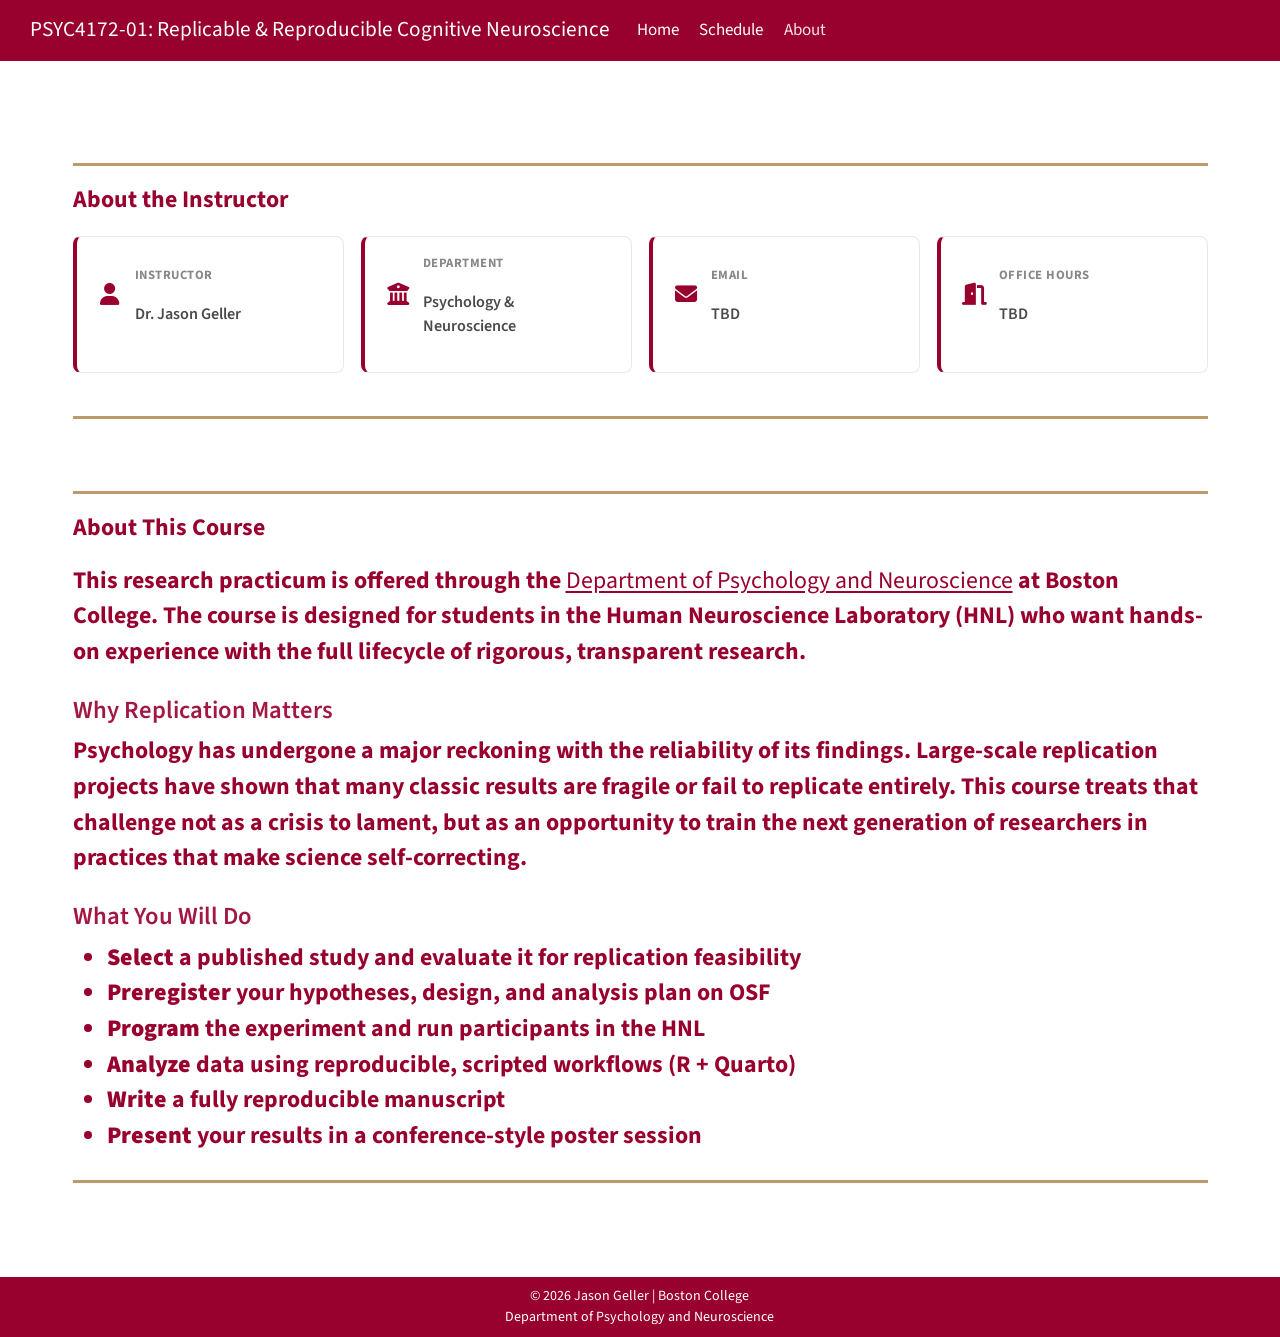
==== about.html @ 57055bda "Built site for gh-pages" ====
<!DOCTYPE html>
<html xmlns="http://www.w3.org/1999/xhtml" lang="en" xml:lang="en"><head>

<meta charset="utf-8">
<meta name="generator" content="quarto-1.8.26">

<meta name="viewport" content="width=device-width, initial-scale=1.0, user-scalable=yes">


<title>about – PSYC4172-01: Replicable &amp; Reproducible Cognitive Neuroscience</title>
<style>
code{white-space: pre-wrap;}
span.smallcaps{font-variant: small-caps;}
div.columns{display: flex; gap: min(4vw, 1.5em);}
div.column{flex: auto; overflow-x: auto;}
div.hanging-indent{margin-left: 1.5em; text-indent: -1.5em;}
ul.task-list{list-style: none;}
ul.task-list li input[type="checkbox"] {
  width: 0.8em;
  margin: 0 0.8em 0.2em -1em; /* quarto-specific, see https://github.com/quarto-dev/quarto-cli/issues/4556 */ 
  vertical-align: middle;
}
</style>


<script src="site_libs/quarto-nav/quarto-nav.js"></script>
<script src="site_libs/quarto-nav/headroom.min.js"></script>
<script src="site_libs/clipboard/clipboard.min.js"></script>
<script src="site_libs/quarto-search/autocomplete.umd.js"></script>
<script src="site_libs/quarto-search/fuse.min.js"></script>
<script src="site_libs/quarto-search/quarto-search.js"></script>
<meta name="quarto:offset" content="./">
<script src="site_libs/quarto-html/quarto.js" type="module"></script>
<script src="site_libs/quarto-html/tabsets/tabsets.js" type="module"></script>
<script src="site_libs/quarto-html/axe/axe-check.js" type="module"></script>
<script src="site_libs/quarto-html/popper.min.js"></script>
<script src="site_libs/quarto-html/tippy.umd.min.js"></script>
<script src="site_libs/quarto-html/anchor.min.js"></script>
<link href="site_libs/quarto-html/tippy.css" rel="stylesheet">
<link href="site_libs/quarto-html/quarto-syntax-highlighting-587c61ba64f3a5504c4d52d930310e48.css" rel="stylesheet" id="quarto-text-highlighting-styles">
<script src="site_libs/bootstrap/bootstrap.min.js"></script>
<link href="site_libs/bootstrap/bootstrap-icons.css" rel="stylesheet">
<link href="site_libs/bootstrap/bootstrap-c708c467faddf97bb1f0423586a00578.min.css" rel="stylesheet" append-hash="true" id="quarto-bootstrap" data-mode="light">
<script id="quarto-search-options" type="application/json">{
  "location": "navbar",
  "copy-button": false,
  "collapse-after": 3,
  "panel-placement": "end",
  "type": "overlay",
  "limit": 50,
  "keyboard-shortcut": [
    "f",
    "/",
    "s"
  ],
  "show-item-context": false,
  "language": {
    "search-no-results-text": "No results",
    "search-matching-documents-text": "matching documents",
    "search-copy-link-title": "Copy link to search",
    "search-hide-matches-text": "Hide additional matches",
    "search-more-match-text": "more match in this document",
    "search-more-matches-text": "more matches in this document",
    "search-clear-button-title": "Clear",
    "search-text-placeholder": "",
    "search-detached-cancel-button-title": "Cancel",
    "search-submit-button-title": "Submit",
    "search-label": "Search"
  }
}</script>


<link rel="stylesheet" href="styles.css">
</head>

<body class="nav-fixed quarto-light">

<div id="quarto-search-results"></div>
  <header id="quarto-header" class="headroom fixed-top">
    <nav class="navbar navbar-expand-lg " data-bs-theme="dark">
      <div class="navbar-container container-fluid">
      <div class="navbar-brand-container mx-auto">
    <a class="navbar-brand" href="./index.html">
    <span class="navbar-title">PSYC4172-01: Replicable &amp; Reproducible Cognitive Neuroscience</span>
    </a>
  </div>
            <div id="quarto-search" class="" title="Search"></div>
          <button class="navbar-toggler" type="button" data-bs-toggle="collapse" data-bs-target="#navbarCollapse" aria-controls="navbarCollapse" role="menu" aria-expanded="false" aria-label="Toggle navigation" onclick="if (window.quartoToggleHeadroom) { window.quartoToggleHeadroom(); }">
  <span class="navbar-toggler-icon"></span>
</button>
          <div class="collapse navbar-collapse" id="navbarCollapse">
            <ul class="navbar-nav navbar-nav-scroll me-auto">
  <li class="nav-item">
    <a class="nav-link" href="./index.html"> 
<span class="menu-text">Home</span></a>
  </li>  
  <li class="nav-item">
    <a class="nav-link" href="./schedule.html"> 
<span class="menu-text">Schedule</span></a>
  </li>  
  <li class="nav-item">
    <a class="nav-link active" href="./about.html" aria-current="page"> 
<span class="menu-text">About</span></a>
  </li>  
</ul>
          </div> <!-- /navcollapse -->
            <div class="quarto-navbar-tools">
</div>
      </div> <!-- /container-fluid -->
    </nav>
</header>
<!-- content -->
<div id="quarto-content" class="quarto-container page-columns page-rows-contents page-layout-full page-navbar">
<!-- sidebar -->
<!-- margin-sidebar -->
    
<!-- main -->
<main class="content column-page" id="quarto-document-content"><header id="title-block-header" class="quarto-title-block"></header>




<p><link rel="stylesheet" href="https://cdnjs.cloudflare.com/ajax/libs/font-awesome/6.5.1/css/all.min.css"></p>
<section id="section" class="level2 section-heading">
<h2 class="section-heading anchored" data-anchor-id="section"></h2>
<p>About the Instructor</p>
<div class="info-cards">
<div class="info-card">
<p><i class="fa-solid fa-user"></i></p>
<div>
<div class="info-label">
<p>Instructor</p>
</div>
<div class="info-value">
<p>Dr.&nbsp;Jason Geller</p>
</div>
</div>
</div>
<div class="info-card">
<p><i class="fa-solid fa-building-columns"></i></p>
<div>
<div class="info-label">
<p>Department</p>
</div>
<div class="info-value">
<p>Psychology &amp; Neuroscience</p>
</div>
</div>
</div>
<div class="info-card">
<p><i class="fa-solid fa-envelope"></i></p>
<div>
<div class="info-label">
<p>Email</p>
</div>
<div class="info-value">
<p>TBD</p>
</div>
</div>
</div>
<div class="info-card">
<p><i class="fa-solid fa-door-open"></i></p>
<div>
<div class="info-label">
<p>Office Hours</p>
</div>
<div class="info-value">
<p>TBD</p>
</div>
</div>
</div>
</div>
</section>
<section id="section-1" class="level2 section-heading">
<h2 class="section-heading anchored" data-anchor-id="section-1"></h2>
<p>About This Course</p>
<p>This research practicum is offered through the <a href="https://www.bc.edu/bc-web/schools/mcas/departments/psychology-neuroscience.html">Department of Psychology and Neuroscience</a> at Boston College. The course is designed for students in the Human Neuroscience Laboratory (HNL) who want hands-on experience with the full lifecycle of rigorous, transparent research.</p>
<section id="why-replication-matters" class="level3">
<h3 class="anchored" data-anchor-id="why-replication-matters">Why Replication Matters</h3>
<p>Psychology has undergone a major reckoning with the reliability of its findings. Large-scale replication projects have shown that many classic results are fragile or fail to replicate entirely. This course treats that challenge not as a crisis to lament, but as an opportunity to train the next generation of researchers in practices that make science self-correcting.</p>
</section>
<section id="what-you-will-do" class="level3">
<h3 class="anchored" data-anchor-id="what-you-will-do">What You Will Do</h3>
<ul>
<li><strong>Select</strong> a published study and evaluate it for replication feasibility</li>
<li><strong>Preregister</strong> your hypotheses, design, and analysis plan on OSF</li>
<li><strong>Program</strong> the experiment and run participants in the HNL</li>
<li><strong>Analyze</strong> data using reproducible, scripted workflows (R + Quarto)</li>
<li><strong>Write</strong> a fully reproducible manuscript</li>
<li><strong>Present</strong> your results in a conference-style poster session</li>
</ul>


</section>
</section>

</main> <!-- /main -->
<script id="quarto-html-after-body" type="application/javascript">
  window.document.addEventListener("DOMContentLoaded", function (event) {
    const icon = "";
    const anchorJS = new window.AnchorJS();
    anchorJS.options = {
      placement: 'right',
      icon: icon
    };
    anchorJS.add('.anchored');
    const isCodeAnnotation = (el) => {
      for (const clz of el.classList) {
        if (clz.startsWith('code-annotation-')) {                     
          return true;
        }
      }
      return false;
    }
    const onCopySuccess = function(e) {
      // button target
      const button = e.trigger;
      // don't keep focus
      button.blur();
      // flash "checked"
      button.classList.add('code-copy-button-checked');
      var currentTitle = button.getAttribute("title");
      button.setAttribute("title", "Copied!");
      let tooltip;
      if (window.bootstrap) {
        button.setAttribute("data-bs-toggle", "tooltip");
        button.setAttribute("data-bs-placement", "left");
        button.setAttribute("data-bs-title", "Copied!");
        tooltip = new bootstrap.Tooltip(button, 
          { trigger: "manual", 
            customClass: "code-copy-button-tooltip",
            offset: [0, -8]});
        tooltip.show();    
      }
      setTimeout(function() {
        if (tooltip) {
          tooltip.hide();
          button.removeAttribute("data-bs-title");
          button.removeAttribute("data-bs-toggle");
          button.removeAttribute("data-bs-placement");
        }
        button.setAttribute("title", currentTitle);
        button.classList.remove('code-copy-button-checked');
      }, 1000);
      // clear code selection
      e.clearSelection();
    }
    const getTextToCopy = function(trigger) {
      const outerScaffold = trigger.parentElement.cloneNode(true);
      const codeEl = outerScaffold.querySelector('code');
      for (const childEl of codeEl.children) {
        if (isCodeAnnotation(childEl)) {
          childEl.remove();
        }
      }
      return codeEl.innerText;
    }
    const clipboard = new window.ClipboardJS('.code-copy-button:not([data-in-quarto-modal])', {
      text: getTextToCopy
    });
    clipboard.on('success', onCopySuccess);
    if (window.document.getElementById('quarto-embedded-source-code-modal')) {
      const clipboardModal = new window.ClipboardJS('.code-copy-button[data-in-quarto-modal]', {
        text: getTextToCopy,
        container: window.document.getElementById('quarto-embedded-source-code-modal')
      });
      clipboardModal.on('success', onCopySuccess);
    }
      var localhostRegex = new RegExp(/^(?:http|https):\/\/localhost\:?[0-9]*\//);
      var mailtoRegex = new RegExp(/^mailto:/);
        var filterRegex = new RegExp("https:\/\/jgeller112\.github\.io\/psych4172-01\/");
      var isInternal = (href) => {
          return filterRegex.test(href) || localhostRegex.test(href) || mailtoRegex.test(href);
      }
      // Inspect non-navigation links and adorn them if external
     var links = window.document.querySelectorAll('a[href]:not(.nav-link):not(.navbar-brand):not(.toc-action):not(.sidebar-link):not(.sidebar-item-toggle):not(.pagination-link):not(.no-external):not([aria-hidden]):not(.dropdown-item):not(.quarto-navigation-tool):not(.about-link)');
      for (var i=0; i<links.length; i++) {
        const link = links[i];
        if (!isInternal(link.href)) {
          // undo the damage that might have been done by quarto-nav.js in the case of
          // links that we want to consider external
          if (link.dataset.originalHref !== undefined) {
            link.href = link.dataset.originalHref;
          }
            // target, if specified
            link.setAttribute("target", "_blank");
            if (link.getAttribute("rel") === null) {
              link.setAttribute("rel", "noopener");
            }
        }
      }
    function tippyHover(el, contentFn, onTriggerFn, onUntriggerFn) {
      const config = {
        allowHTML: true,
        maxWidth: 500,
        delay: 100,
        arrow: false,
        appendTo: function(el) {
            return el.parentElement;
        },
        interactive: true,
        interactiveBorder: 10,
        theme: 'quarto',
        placement: 'bottom-start',
      };
      if (contentFn) {
        config.content = contentFn;
      }
      if (onTriggerFn) {
        config.onTrigger = onTriggerFn;
      }
      if (onUntriggerFn) {
        config.onUntrigger = onUntriggerFn;
      }
      window.tippy(el, config); 
    }
    const noterefs = window.document.querySelectorAll('a[role="doc-noteref"]');
    for (var i=0; i<noterefs.length; i++) {
      const ref = noterefs[i];
      tippyHover(ref, function() {
        // use id or data attribute instead here
        let href = ref.getAttribute('data-footnote-href') || ref.getAttribute('href');
        try { href = new URL(href).hash; } catch {}
        const id = href.replace(/^#\/?/, "");
        const note = window.document.getElementById(id);
        if (note) {
          return note.innerHTML;
        } else {
          return "";
        }
      });
    }
    const xrefs = window.document.querySelectorAll('a.quarto-xref');
    const processXRef = (id, note) => {
      // Strip column container classes
      const stripColumnClz = (el) => {
        el.classList.remove("page-full", "page-columns");
        if (el.children) {
          for (const child of el.children) {
            stripColumnClz(child);
          }
        }
      }
      stripColumnClz(note)
      if (id === null || id.startsWith('sec-')) {
        // Special case sections, only their first couple elements
        const container = document.createElement("div");
        if (note.children && note.children.length > 2) {
          container.appendChild(note.children[0].cloneNode(true));
          for (let i = 1; i < note.children.length; i++) {
            const child = note.children[i];
            if (child.tagName === "P" && child.innerText === "") {
              continue;
            } else {
              container.appendChild(child.cloneNode(true));
              break;
            }
          }
          if (window.Quarto?.typesetMath) {
            window.Quarto.typesetMath(container);
          }
          return container.innerHTML
        } else {
          if (window.Quarto?.typesetMath) {
            window.Quarto.typesetMath(note);
          }
          return note.innerHTML;
        }
      } else {
        // Remove any anchor links if they are present
        const anchorLink = note.querySelector('a.anchorjs-link');
        if (anchorLink) {
          anchorLink.remove();
        }
        if (window.Quarto?.typesetMath) {
          window.Quarto.typesetMath(note);
        }
        if (note.classList.contains("callout")) {
          return note.outerHTML;
        } else {
          return note.innerHTML;
        }
      }
    }
    for (var i=0; i<xrefs.length; i++) {
      const xref = xrefs[i];
      tippyHover(xref, undefined, function(instance) {
        instance.disable();
        let url = xref.getAttribute('href');
        let hash = undefined; 
        if (url.startsWith('#')) {
          hash = url;
        } else {
          try { hash = new URL(url).hash; } catch {}
        }
        if (hash) {
          const id = hash.replace(/^#\/?/, "");
          const note = window.document.getElementById(id);
          if (note !== null) {
            try {
              const html = processXRef(id, note.cloneNode(true));
              instance.setContent(html);
            } finally {
              instance.enable();
              instance.show();
            }
          } else {
            // See if we can fetch this
            fetch(url.split('#')[0])
            .then(res => res.text())
            .then(html => {
              const parser = new DOMParser();
              const htmlDoc = parser.parseFromString(html, "text/html");
              const note = htmlDoc.getElementById(id);
              if (note !== null) {
                const html = processXRef(id, note);
                instance.setContent(html);
              } 
            }).finally(() => {
              instance.enable();
              instance.show();
            });
          }
        } else {
          // See if we can fetch a full url (with no hash to target)
          // This is a special case and we should probably do some content thinning / targeting
          fetch(url)
          .then(res => res.text())
          .then(html => {
            const parser = new DOMParser();
            const htmlDoc = parser.parseFromString(html, "text/html");
            const note = htmlDoc.querySelector('main.content');
            if (note !== null) {
              // This should only happen for chapter cross references
              // (since there is no id in the URL)
              // remove the first header
              if (note.children.length > 0 && note.children[0].tagName === "HEADER") {
                note.children[0].remove();
              }
              const html = processXRef(null, note);
              instance.setContent(html);
            } 
          }).finally(() => {
            instance.enable();
            instance.show();
          });
        }
      }, function(instance) {
      });
    }
        let selectedAnnoteEl;
        const selectorForAnnotation = ( cell, annotation) => {
          let cellAttr = 'data-code-cell="' + cell + '"';
          let lineAttr = 'data-code-annotation="' +  annotation + '"';
          const selector = 'span[' + cellAttr + '][' + lineAttr + ']';
          return selector;
        }
        const selectCodeLines = (annoteEl) => {
          const doc = window.document;
          const targetCell = annoteEl.getAttribute("data-target-cell");
          const targetAnnotation = annoteEl.getAttribute("data-target-annotation");
          const annoteSpan = window.document.querySelector(selectorForAnnotation(targetCell, targetAnnotation));
          const lines = annoteSpan.getAttribute("data-code-lines").split(",");
          const lineIds = lines.map((line) => {
            return targetCell + "-" + line;
          })
          let top = null;
          let height = null;
          let parent = null;
          if (lineIds.length > 0) {
              //compute the position of the single el (top and bottom and make a div)
              const el = window.document.getElementById(lineIds[0]);
              top = el.offsetTop;
              height = el.offsetHeight;
              parent = el.parentElement.parentElement;
            if (lineIds.length > 1) {
              const lastEl = window.document.getElementById(lineIds[lineIds.length - 1]);
              const bottom = lastEl.offsetTop + lastEl.offsetHeight;
              height = bottom - top;
            }
            if (top !== null && height !== null && parent !== null) {
              // cook up a div (if necessary) and position it 
              let div = window.document.getElementById("code-annotation-line-highlight");
              if (div === null) {
                div = window.document.createElement("div");
                div.setAttribute("id", "code-annotation-line-highlight");
                div.style.position = 'absolute';
                parent.appendChild(div);
              }
              div.style.top = top - 2 + "px";
              div.style.height = height + 4 + "px";
              div.style.left = 0;
              let gutterDiv = window.document.getElementById("code-annotation-line-highlight-gutter");
              if (gutterDiv === null) {
                gutterDiv = window.document.createElement("div");
                gutterDiv.setAttribute("id", "code-annotation-line-highlight-gutter");
                gutterDiv.style.position = 'absolute';
                const codeCell = window.document.getElementById(targetCell);
                const gutter = codeCell.querySelector('.code-annotation-gutter');
                gutter.appendChild(gutterDiv);
              }
              gutterDiv.style.top = top - 2 + "px";
              gutterDiv.style.height = height + 4 + "px";
            }
            selectedAnnoteEl = annoteEl;
          }
        };
        const unselectCodeLines = () => {
          const elementsIds = ["code-annotation-line-highlight", "code-annotation-line-highlight-gutter"];
          elementsIds.forEach((elId) => {
            const div = window.document.getElementById(elId);
            if (div) {
              div.remove();
            }
          });
          selectedAnnoteEl = undefined;
        };
          // Handle positioning of the toggle
      window.addEventListener(
        "resize",
        throttle(() => {
          elRect = undefined;
          if (selectedAnnoteEl) {
            selectCodeLines(selectedAnnoteEl);
          }
        }, 10)
      );
      function throttle(fn, ms) {
      let throttle = false;
      let timer;
        return (...args) => {
          if(!throttle) { // first call gets through
              fn.apply(this, args);
              throttle = true;
          } else { // all the others get throttled
              if(timer) clearTimeout(timer); // cancel #2
              timer = setTimeout(() => {
                fn.apply(this, args);
                timer = throttle = false;
              }, ms);
          }
        };
      }
        // Attach click handler to the DT
        const annoteDls = window.document.querySelectorAll('dt[data-target-cell]');
        for (const annoteDlNode of annoteDls) {
          annoteDlNode.addEventListener('click', (event) => {
            const clickedEl = event.target;
            if (clickedEl !== selectedAnnoteEl) {
              unselectCodeLines();
              const activeEl = window.document.querySelector('dt[data-target-cell].code-annotation-active');
              if (activeEl) {
                activeEl.classList.remove('code-annotation-active');
              }
              selectCodeLines(clickedEl);
              clickedEl.classList.add('code-annotation-active');
            } else {
              // Unselect the line
              unselectCodeLines();
              clickedEl.classList.remove('code-annotation-active');
            }
          });
        }
    const findCites = (el) => {
      const parentEl = el.parentElement;
      if (parentEl) {
        const cites = parentEl.dataset.cites;
        if (cites) {
          return {
            el,
            cites: cites.split(' ')
          };
        } else {
          return findCites(el.parentElement)
        }
      } else {
        return undefined;
      }
    };
    var bibliorefs = window.document.querySelectorAll('a[role="doc-biblioref"]');
    for (var i=0; i<bibliorefs.length; i++) {
      const ref = bibliorefs[i];
      const citeInfo = findCites(ref);
      if (citeInfo) {
        tippyHover(citeInfo.el, function() {
          var popup = window.document.createElement('div');
          citeInfo.cites.forEach(function(cite) {
            var citeDiv = window.document.createElement('div');
            citeDiv.classList.add('hanging-indent');
            citeDiv.classList.add('csl-entry');
            var biblioDiv = window.document.getElementById('ref-' + cite);
            if (biblioDiv) {
              citeDiv.innerHTML = biblioDiv.innerHTML;
            }
            popup.appendChild(citeDiv);
          });
          return popup.innerHTML;
        });
      }
    }
  });
  </script>
</div> <!-- /content -->
<footer class="footer">
  <div class="nav-footer">
    <div class="nav-footer-left">
      &nbsp;
    </div>   
    <div class="nav-footer-center">
<p>© 2026 Jason Geller | Boston College<br> Department of Psychology and Neuroscience</p>
</div>
    <div class="nav-footer-right">
      &nbsp;
    </div>
  </div>
</footer>




</body></html>
---- site_libs/quarto-html/tippy.css ----
.tippy-box[data-animation=fade][data-state=hidden]{opacity:0}[data-tippy-root]{max-width:calc(100vw - 10px)}.tippy-box{position:relative;background-color:#333;color:#fff;border-radius:4px;font-size:14px;line-height:1.4;white-space:normal;outline:0;transition-property:transform,visibility,opacity}.tippy-box[data-placement^=top]>.tippy-arrow{bottom:0}.tippy-box[data-placement^=top]>.tippy-arrow:before{bottom:-7px;left:0;border-width:8px 8px 0;border-top-color:initial;transform-origin:center top}.tippy-box[data-placement^=bottom]>.tippy-arrow{top:0}.tippy-box[data-placement^=bottom]>.tippy-arrow:before{top:-7px;left:0;border-width:0 8px 8px;border-bottom-color:initial;transform-origin:center bottom}.tippy-box[data-placement^=left]>.tippy-arrow{right:0}.tippy-box[data-placement^=left]>.tippy-arrow:before{border-width:8px 0 8px 8px;border-left-color:initial;right:-7px;transform-origin:center left}.tippy-box[data-placement^=right]>.tippy-arrow{left:0}.tippy-box[data-placement^=right]>.tippy-arrow:before{left:-7px;border-width:8px 8px 8px 0;border-right-color:initial;transform-origin:center right}.tippy-box[data-inertia][data-state=visible]{transition-timing-function:cubic-bezier(.54,1.5,.38,1.11)}.tippy-arrow{width:16px;height:16px;color:#333}.tippy-arrow:before{content:"";position:absolute;border-color:transparent;border-style:solid}.tippy-content{position:relative;padding:5px 9px;z-index:1}
---- site_libs/quarto-html/quarto-syntax-highlighting-587c61ba64f3a5504c4d52d930310e48.css ----
/* quarto syntax highlight colors */
:root {
  --quarto-hl-ot-color: #003B4F;
  --quarto-hl-at-color: #657422;
  --quarto-hl-ss-color: #20794D;
  --quarto-hl-an-color: #5E5E5E;
  --quarto-hl-fu-color: #4758AB;
  --quarto-hl-st-color: #20794D;
  --quarto-hl-cf-color: #003B4F;
  --quarto-hl-op-color: #5E5E5E;
  --quarto-hl-er-color: #AD0000;
  --quarto-hl-bn-color: #AD0000;
  --quarto-hl-al-color: #AD0000;
  --quarto-hl-va-color: #111111;
  --quarto-hl-bu-color: inherit;
  --quarto-hl-ex-color: inherit;
  --quarto-hl-pp-color: #AD0000;
  --quarto-hl-in-color: #5E5E5E;
  --quarto-hl-vs-color: #20794D;
  --quarto-hl-wa-color: #5E5E5E;
  --quarto-hl-do-color: #5E5E5E;
  --quarto-hl-im-color: #00769E;
  --quarto-hl-ch-color: #20794D;
  --quarto-hl-dt-color: #AD0000;
  --quarto-hl-fl-color: #AD0000;
  --quarto-hl-co-color: #5E5E5E;
  --quarto-hl-cv-color: #5E5E5E;
  --quarto-hl-cn-color: #8f5902;
  --quarto-hl-sc-color: #5E5E5E;
  --quarto-hl-dv-color: #AD0000;
  --quarto-hl-kw-color: #003B4F;
}

/* other quarto variables */
:root {
  --quarto-font-monospace: SFMono-Regular, Menlo, Monaco, Consolas, "Liberation Mono", "Courier New", monospace;
}

/* syntax highlight based on Pandoc's rules */
pre > code.sourceCode > span {
  color: #003B4F;
}

code.sourceCode > span {
  color: #003B4F;
}

div.sourceCode,
div.sourceCode pre.sourceCode {
  color: #003B4F;
}

/* Normal */
code span {
  color: #003B4F;
}

/* Alert */
code span.al {
  color: #AD0000;
  font-style: inherit;
}

/* Annotation */
code span.an {
  color: #5E5E5E;
  font-style: inherit;
}

/* Attribute */
code span.at {
  color: #657422;
  font-style: inherit;
}

/* BaseN */
code span.bn {
  color: #AD0000;
  font-style: inherit;
}

/* BuiltIn */
code span.bu {
  font-style: inherit;
}

/* ControlFlow */
code span.cf {
  color: #003B4F;
  font-weight: bold;
  font-style: inherit;
}

/* Char */
code span.ch {
  color: #20794D;
  font-style: inherit;
}

/* Constant */
code span.cn {
  color: #8f5902;
  font-style: inherit;
}

/* Comment */
code span.co {
  color: #5E5E5E;
  font-style: inherit;
}

/* CommentVar */
code span.cv {
  color: #5E5E5E;
  font-style: italic;
}

/* Documentation */
code span.do {
  color: #5E5E5E;
  font-style: italic;
}

/* DataType */
code span.dt {
  color: #AD0000;
  font-style: inherit;
}

/* DecVal */
code span.dv {
  color: #AD0000;
  font-style: inherit;
}

/* Error */
code span.er {
  color: #AD0000;
  font-style: inherit;
}

/* Extension */
code span.ex {
  font-style: inherit;
}

/* Float */
code span.fl {
  color: #AD0000;
  font-style: inherit;
}

/* Function */
code span.fu {
  color: #4758AB;
  font-style: inherit;
}

/* Import */
code span.im {
  color: #00769E;
  font-style: inherit;
}

/* Information */
code span.in {
  color: #5E5E5E;
  font-style: inherit;
}

/* Keyword */
code span.kw {
  color: #003B4F;
  font-weight: bold;
  font-style: inherit;
}

/* Operator */
code span.op {
  color: #5E5E5E;
  font-style: inherit;
}

/* Other */
code span.ot {
  color: #003B4F;
  font-style: inherit;
}

/* Preprocessor */
code span.pp {
  color: #AD0000;
  font-style: inherit;
}

/* SpecialChar */
code span.sc {
  color: #5E5E5E;
  font-style: inherit;
}

/* SpecialString */
code span.ss {
  color: #20794D;
  font-style: inherit;
}

/* String */
code span.st {
  color: #20794D;
  font-style: inherit;
}

/* Variable */
code span.va {
  color: #111111;
  font-style: inherit;
}

/* VerbatimString */
code span.vs {
  color: #20794D;
  font-style: inherit;
}

/* Warning */
code span.wa {
  color: #5E5E5E;
  font-style: italic;
}

.prevent-inlining {
  content: "</";
}

/*# sourceMappingURL=2dce1cc6c82594539e1579de68416b47.css.map */
---- styles.css ----
/* ── Boston College Color Palette ── */
:root {
  --bc-maroon: #98002E;
  --bc-maroon-dark: #6E0022;
  --bc-gold: #BC9B6A;
  --bc-gold-light: #DBCBA0;
  --bc-cream: #F9F6F0;
  --bc-gray: #4A4A4A;
  --bc-light-gray: #F2F2F2;
}

/* ── Hero Section ── */
.hero-banner {
  background: linear-gradient(135deg, var(--bc-maroon) 0%, var(--bc-maroon-dark) 100%);
  color: #fff;
  padding: 3rem 2rem;
  border-radius: 12px;
  margin-bottom: 2rem;
  position: relative;
  overflow: hidden;
}

.hero-banner::after {
  content: "";
  position: absolute;
  top: -50%;
  right: -20%;
  width: 400px;
  height: 400px;
  background: rgba(188, 155, 106, 0.1);
  border-radius: 50%;
}

/* ── Hex Sticker Showcase ── */
.hex-showcase {
  text-align: center;
  margin: 2rem 0;
}

.hex-sticker-home {
  width: 400px;
  height: auto;
  filter: drop-shadow(0 4px 16px rgba(0,0,0,0.15));
  transition: transform 0.3s ease;
}

.hex-sticker-home:hover {
  transform: scale(1.05);
}

.hero-banner h1 {
  font-size: 2.2rem;
  font-weight: 700;
  margin-bottom: 0.25rem;
}

.hero-banner .subtitle {
  font-size: 1.15rem;
  color: var(--bc-gold-light);
  font-weight: 400;
  margin-bottom: 0;
}

.hero-banner .course-code {
  display: inline-block;
  background: rgba(255,255,255,0.15);
  padding: 0.25rem 0.75rem;
  border-radius: 20px;
  font-size: 0.85rem;
  margin-bottom: 1rem;
  letter-spacing: 0.5px;
}

/* ── Info Cards Row ── */
.info-cards {
  display: grid;
  grid-template-columns: repeat(auto-fit, minmax(200px, 1fr));
  gap: 1rem;
  margin-bottom: 2rem;
}

.info-card {
  background: #fff;
  border: 1px solid #e8e8e8;
  border-left: 4px solid var(--bc-maroon);
  border-radius: 8px;
  padding: 1rem 1.25rem;
  display: flex;
  align-items: center;
  gap: 0.75rem;
}

.info-card i {
  font-size: 1.3rem;
  color: var(--bc-maroon);
  width: 24px;
  text-align: center;
}

.info-card .info-label {
  font-size: 0.75rem;
  text-transform: uppercase;
  letter-spacing: 0.5px;
  color: #888;
  margin-bottom: 2px;
}

.info-card .info-value {
  font-weight: 600;
  color: var(--bc-gray);
  font-size: 0.95rem;
}

/* ── Section Headings ── */
.section-heading {
  font-size: 1.4rem;
  font-weight: 700;
  color: var(--bc-maroon);
  border-bottom: 3px solid var(--bc-gold);
  padding-bottom: 0.5rem;
  margin-top: 2rem;
  margin-bottom: 1rem;
}

/* ── Learning Goals ── */
.goals-grid {
  display: grid;
  grid-template-columns: repeat(auto-fit, minmax(280px, 1fr));
  gap: 1rem;
  margin-bottom: 2rem;
}

.goal-card {
  background: var(--bc-cream);
  border-radius: 10px;
  padding: 1.25rem;
  display: flex;
  gap: 1rem;
  align-items: flex-start;
  transition: transform 0.2s ease, box-shadow 0.2s ease;
}

.goal-card:hover {
  transform: translateY(-2px);
  box-shadow: 0 4px 12px rgba(0,0,0,0.08);
}

.goal-card .goal-icon {
  background: var(--bc-maroon);
  color: #fff;
  width: 40px;
  height: 40px;
  border-radius: 10px;
  display: flex;
  align-items: center;
  justify-content: center;
  flex-shrink: 0;
  font-size: 1rem;
}

.goal-card .goal-text {
  font-size: 0.95rem;
  color: var(--bc-gray);
  line-height: 1.5;
}

/* ── Schedule Table ── */
.schedule-table {
  width: 100%;
  border-collapse: separate;
  border-spacing: 0;
  margin-bottom: 2rem;
  font-size: 0.92rem;
}

.schedule-table thead th {
  background: var(--bc-maroon);
  color: #fff;
  padding: 0.85rem 1rem;
  text-align: left;
  font-weight: 600;
  letter-spacing: 0.3px;
}

.schedule-table thead th i {
  margin-right: 0.35rem;
}

.schedule-table thead th:first-child {
  border-radius: 8px 0 0 0;
}

.schedule-table thead th:last-child {
  border-radius: 0 8px 0 0;
}

.schedule-table tbody td {
  padding: 0.75rem 1rem;
  border-bottom: 1px solid #eee;
  vertical-align: top;
}

.schedule-table tbody tr:hover {
  background: var(--bc-cream);
}

.schedule-table tbody tr:last-child td:first-child {
  border-radius: 0 0 0 8px;
}

.schedule-table tbody tr:last-child td:last-child {
  border-radius: 0 0 8px 0;
}

.schedule-table .week-num {
  font-weight: 700;
  color: var(--bc-maroon);
  white-space: nowrap;
}

.schedule-table .topic-icon {
  color: var(--bc-maroon);
  margin-right: 0.5rem;
  width: 18px;
  text-align: center;
}

.schedule-table .badge-milestone {
  display: inline-block;
  background: var(--bc-gold);
  color: #fff;
  font-size: 0.7rem;
  padding: 0.15rem 0.5rem;
  border-radius: 10px;
  font-weight: 600;
  text-transform: uppercase;
  letter-spacing: 0.3px;
  margin-left: 0.5rem;
  vertical-align: middle;
}

.schedule-table .badge-due {
  display: inline-block;
  background: var(--bc-maroon);
  color: #fff;
  font-size: 0.7rem;
  padding: 0.15rem 0.5rem;
  border-radius: 10px;
  font-weight: 600;
  text-transform: uppercase;
  letter-spacing: 0.3px;
  margin-left: 0.5rem;
  vertical-align: middle;
}

/* ── Schedule Legend ── */
.schedule-legend {
  display: flex;
  flex-wrap: wrap;
  gap: 1.5rem;
  margin-bottom: 1.25rem;
  padding: 0.85rem 1.25rem;
  background: var(--bc-cream);
  border-radius: 8px;
  border-left: 4px solid var(--bc-gold);
  font-size: 0.88rem;
  color: var(--bc-gray);
}

.schedule-legend .legend-item {
  display: flex;
  align-items: center;
  gap: 0.5rem;
}

.schedule-legend .legend-item i {
  color: var(--bc-maroon);
  font-size: 1rem;
  width: 20px;
  text-align: center;
}

/* ── Icon Cells (Content / Class / Assignment columns) ── */
.schedule-table .icon-cell {
  text-align: center;
  vertical-align: middle;
}

.schedule-table .content-link {
  display: inline-flex;
  align-items: center;
  justify-content: center;
  width: 36px;
  height: 36px;
  border-radius: 8px;
  background: var(--bc-cream);
  color: var(--bc-maroon);
  font-size: 1rem;
  text-decoration: none;
  transition: all 0.2s ease;
}

.schedule-table .content-link:hover {
  background: var(--bc-maroon);
  color: #fff;
  transform: scale(1.1);
  box-shadow: 0 2px 8px rgba(152, 0, 46, 0.3);
}

.schedule-table .content-link.assign {
  background: #FFF3E0;
  color: var(--bc-gold);
}

.schedule-table .content-link.assign:hover {
  background: var(--bc-gold);
  color: #fff;
  box-shadow: 0 2px 8px rgba(188, 155, 106, 0.4);
}

.schedule-table .content-link.milestone {
  background: var(--bc-maroon);
  color: #fff;
  animation: pulse-glow 2s ease-in-out infinite;
}

.schedule-table .content-link.milestone:hover {
  background: var(--bc-maroon-dark);
  transform: scale(1.1);
}

@keyframes pulse-glow {
  0%, 100% { box-shadow: 0 0 0 0 rgba(152, 0, 46, 0.3); }
  50% { box-shadow: 0 0 0 4px rgba(152, 0, 46, 0.1); }
}

/* ── Thanksgiving Row ── */
.schedule-table .thanksgiving-row {
  background: var(--bc-light-gray);
  opacity: 0.65;
}

.schedule-table .thanksgiving-row:hover {
  background: var(--bc-light-gray);
}

/* ── Section Divider Rows ── */
.schedule-table .section-divider td {
  background: var(--bc-cream);
  font-weight: 700;
  color: var(--bc-maroon);
  font-size: 0.95rem;
  padding: 0.6rem 1rem;
  border-bottom: 2px solid var(--bc-gold);
}

/* ── Responsive ── */
@media (max-width: 768px) {
  .hex-sticker-home {
    width: 220px;
  }
  .hero-banner {
    padding: 2rem 1.25rem;
  }
  .hero-banner h1 {
    font-size: 1.6rem;
  }
  .info-cards {
    grid-template-columns: 1fr;
  }
  .schedule-table {
    font-size: 0.82rem;
  }
  .schedule-table thead th,
  .schedule-table tbody td {
    padding: 0.6rem 0.5rem;
  }
}
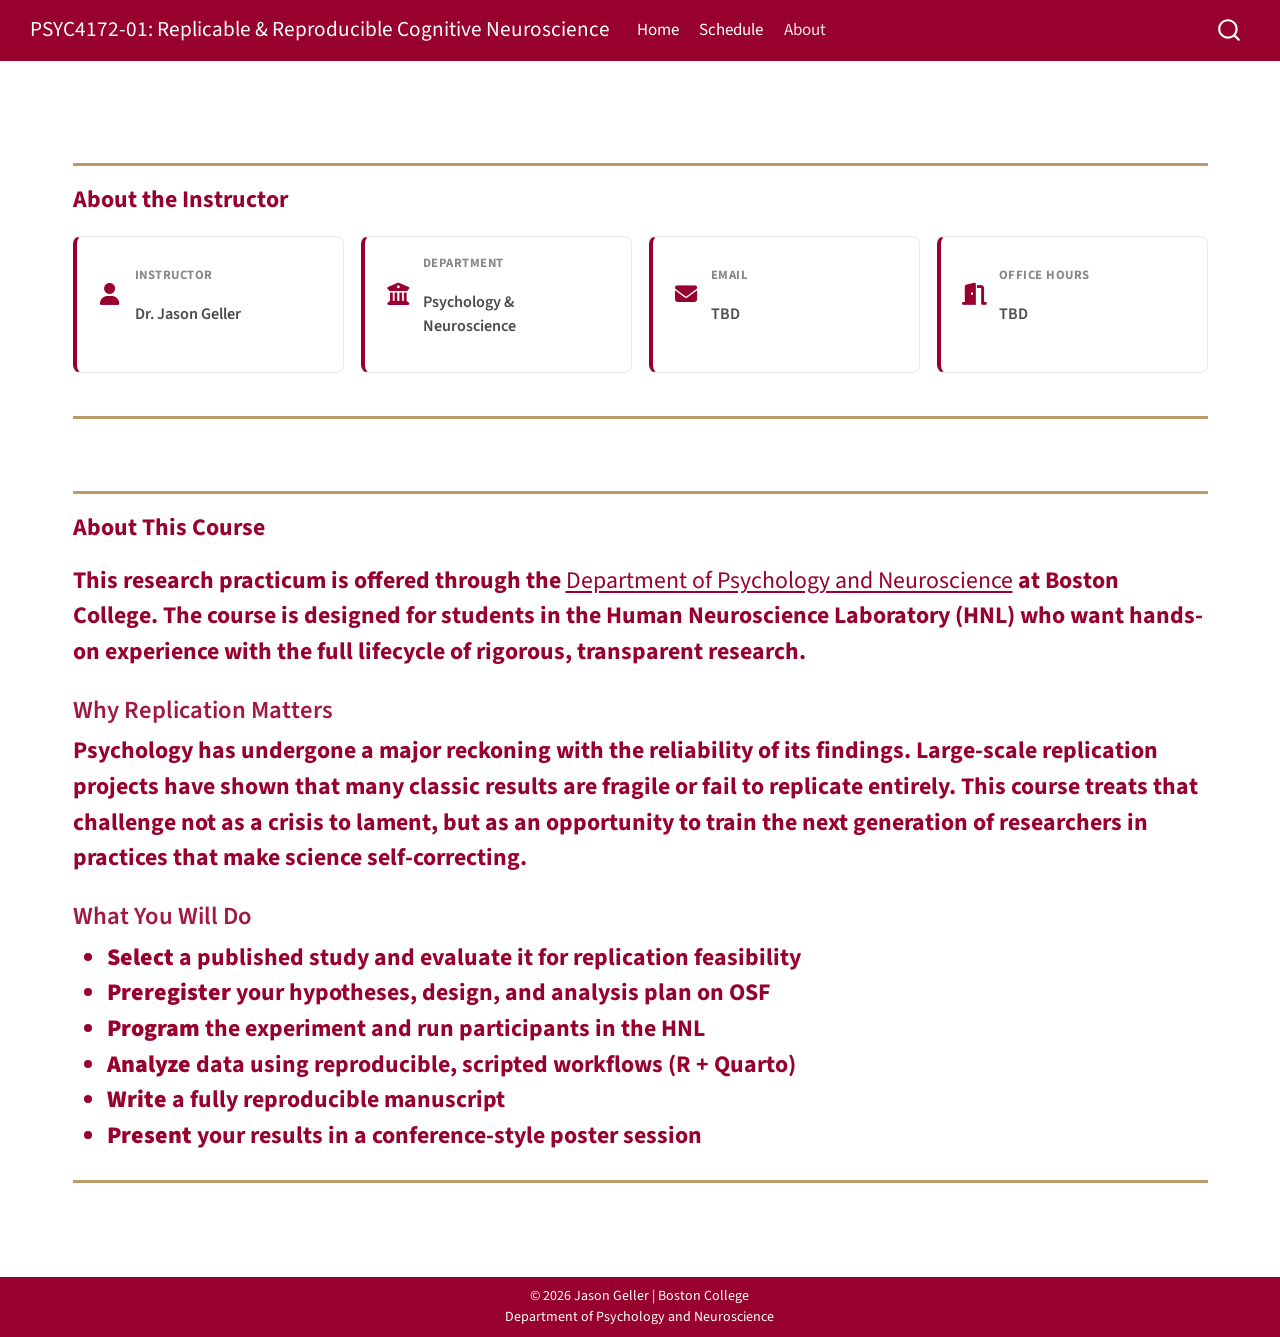
==== commit 41363be8: "Built site for gh-pages" ====
--- a/about.html
+++ b/about.html
@@ -2,13 +2,16 @@
 <html xmlns="http://www.w3.org/1999/xhtml" lang="en" xml:lang="en"><head>
 
 <meta charset="utf-8">
-<meta name="generator" content="quarto-1.8.26">
+<meta name="generator" content="quarto-1.9.37">
 
 <meta name="viewport" content="width=device-width, initial-scale=1.0, user-scalable=yes">
 
 
 <title>about – PSYC4172-01: Replicable &amp; Reproducible Cognitive Neuroscience</title>
 <style>
+/* Default styles provided by pandoc.
+** See https://pandoc.org/MANUAL.html#variables-for-html for config info.
+*/
 code{white-space: pre-wrap;}
 span.smallcaps{font-variant: small-caps;}
 div.columns{display: flex; gap: min(4vw, 1.5em);}
@@ -32,15 +35,14 @@
 <meta name="quarto:offset" content="./">
 <script src="site_libs/quarto-html/quarto.js" type="module"></script>
 <script src="site_libs/quarto-html/tabsets/tabsets.js" type="module"></script>
-<script src="site_libs/quarto-html/axe/axe-check.js" type="module"></script>
 <script src="site_libs/quarto-html/popper.min.js"></script>
 <script src="site_libs/quarto-html/tippy.umd.min.js"></script>
 <script src="site_libs/quarto-html/anchor.min.js"></script>
 <link href="site_libs/quarto-html/tippy.css" rel="stylesheet">
-<link href="site_libs/quarto-html/quarto-syntax-highlighting-587c61ba64f3a5504c4d52d930310e48.css" rel="stylesheet" id="quarto-text-highlighting-styles">
+<link href="site_libs/quarto-html/quarto-syntax-highlighting-7f8f88aac4f3542376d5c11b86a4c14d.css" rel="stylesheet" id="quarto-text-highlighting-styles">
 <script src="site_libs/bootstrap/bootstrap.min.js"></script>
 <link href="site_libs/bootstrap/bootstrap-icons.css" rel="stylesheet">
-<link href="site_libs/bootstrap/bootstrap-c708c467faddf97bb1f0423586a00578.min.css" rel="stylesheet" append-hash="true" id="quarto-bootstrap" data-mode="light">
+<link href="site_libs/bootstrap/bootstrap-fd8ed33b4ab815bb35942cd7c0395790.min.css" rel="stylesheet" append-hash="true" id="quarto-bootstrap" data-mode="light">
 <script id="quarto-search-options" type="application/json">{
   "location": "navbar",
   "copy-button": false,
--- a/site_libs/quarto-html/quarto-syntax-highlighting-7f8f88aac4f3542376d5c11b86a4c14d.css
+++ b/site_libs/quarto-html/quarto-syntax-highlighting-7f8f88aac4f3542376d5c11b86a4c14d.css
@@ -0,0 +1,236 @@
+/* quarto syntax highlight colors */
+:root {
+  --quarto-hl-ot-color: #003B4F;
+  --quarto-hl-at-color: #657422;
+  --quarto-hl-ss-color: #20794D;
+  --quarto-hl-an-color: #5E5E5E;
+  --quarto-hl-fu-color: #4758AB;
+  --quarto-hl-st-color: #20794D;
+  --quarto-hl-cf-color: #003B4F;
+  --quarto-hl-op-color: #5E5E5E;
+  --quarto-hl-er-color: #AD0000;
+  --quarto-hl-bn-color: #AD0000;
+  --quarto-hl-al-color: #AD0000;
+  --quarto-hl-va-color: #111111;
+  --quarto-hl-bu-color: inherit;
+  --quarto-hl-ex-color: inherit;
+  --quarto-hl-pp-color: #AD0000;
+  --quarto-hl-in-color: #5E5E5E;
+  --quarto-hl-vs-color: #20794D;
+  --quarto-hl-wa-color: #5E5E5E;
+  --quarto-hl-do-color: #5E5E5E;
+  --quarto-hl-im-color: #00769E;
+  --quarto-hl-ch-color: #20794D;
+  --quarto-hl-dt-color: #AD0000;
+  --quarto-hl-fl-color: #AD0000;
+  --quarto-hl-co-color: #5E5E5E;
+  --quarto-hl-cv-color: #5E5E5E;
+  --quarto-hl-cn-color: #8f5902;
+  --quarto-hl-sc-color: #5E5E5E;
+  --quarto-hl-dv-color: #AD0000;
+  --quarto-hl-kw-color: #003B4F;
+}
+
+/* other quarto variables */
+:root {
+  --quarto-font-monospace: SFMono-Regular, Menlo, Monaco, Consolas, "Liberation Mono", "Courier New", monospace;
+}
+
+/* syntax highlight based on Pandoc's rules */
+pre > code.sourceCode > span {
+  color: #003B4F;
+}
+
+code.sourceCode > span {
+  color: #003B4F;
+}
+
+div.sourceCode,
+div.sourceCode pre.sourceCode {
+  color: #003B4F;
+}
+
+/* Normal */
+code span {
+  color: #003B4F;
+}
+
+/* Alert */
+code span.al {
+  color: #AD0000;
+  font-style: inherit;
+}
+
+/* Annotation */
+code span.an {
+  color: #5E5E5E;
+  font-style: inherit;
+}
+
+/* Attribute */
+code span.at {
+  color: #657422;
+  font-style: inherit;
+}
+
+/* BaseN */
+code span.bn {
+  color: #AD0000;
+  font-style: inherit;
+}
+
+/* BuiltIn */
+code span.bu {
+  font-style: inherit;
+}
+
+/* ControlFlow */
+code span.cf {
+  color: #003B4F;
+  font-weight: bold;
+  font-style: inherit;
+}
+
+/* Char */
+code span.ch {
+  color: #20794D;
+  font-style: inherit;
+}
+
+/* Constant */
+code span.cn {
+  color: #8f5902;
+  font-style: inherit;
+}
+
+/* Comment */
+code span.co {
+  color: #5E5E5E;
+  font-style: inherit;
+}
+
+/* CommentVar */
+code span.cv {
+  color: #5E5E5E;
+  font-style: italic;
+}
+
+/* Documentation */
+code span.do {
+  color: #5E5E5E;
+  font-style: italic;
+}
+
+/* DataType */
+code span.dt {
+  color: #AD0000;
+  font-style: inherit;
+}
+
+/* DecVal */
+code span.dv {
+  color: #AD0000;
+  font-style: inherit;
+}
+
+/* Error */
+code span.er {
+  color: #AD0000;
+  font-style: inherit;
+}
+
+/* Extension */
+code span.ex {
+  font-style: inherit;
+}
+
+/* Float */
+code span.fl {
+  color: #AD0000;
+  font-style: inherit;
+}
+
+/* Function */
+code span.fu {
+  color: #4758AB;
+  font-style: inherit;
+}
+
+/* Import */
+code span.im {
+  color: #00769E;
+  font-style: inherit;
+}
+
+/* Information */
+code span.in {
+  color: #5E5E5E;
+  font-style: inherit;
+}
+
+/* Keyword */
+code span.kw {
+  color: #003B4F;
+  font-weight: bold;
+  font-style: inherit;
+}
+
+/* Operator */
+code span.op {
+  color: #5E5E5E;
+  font-style: inherit;
+}
+
+/* Other */
+code span.ot {
+  color: #003B4F;
+  font-style: inherit;
+}
+
+/* Preprocessor */
+code span.pp {
+  color: #AD0000;
+  font-style: inherit;
+}
+
+/* SpecialChar */
+code span.sc {
+  color: #5E5E5E;
+  font-style: inherit;
+}
+
+/* SpecialString */
+code span.ss {
+  color: #20794D;
+  font-style: inherit;
+}
+
+/* String */
+code span.st {
+  color: #20794D;
+  font-style: inherit;
+}
+
+/* Variable */
+code span.va {
+  color: #111111;
+  font-style: inherit;
+}
+
+/* VerbatimString */
+code span.vs {
+  color: #20794D;
+  font-style: inherit;
+}
+
+/* Warning */
+code span.wa {
+  color: #5E5E5E;
+  font-style: italic;
+}
+
+.prevent-inlining {
+  content: "</";
+}
+
+/*# sourceMappingURL=789ad8cd35626ba772517505b42a116e.css.map */
